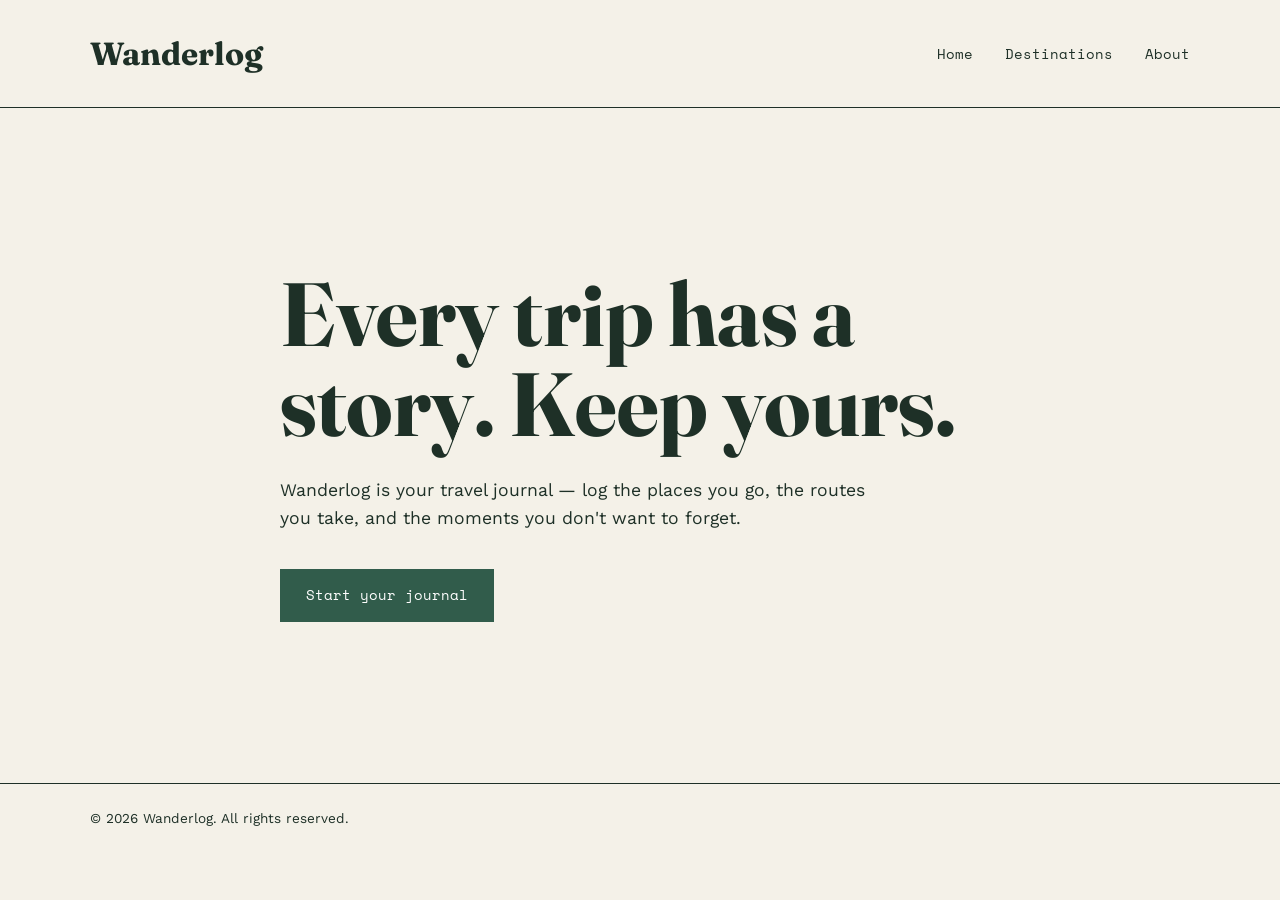
==== index.html @ 913a782f "Create Wanderlog homepage structure" ====
<!DOCTYPE html>
<html lang="en">
<head>
  <meta charset="UTF-8">
  <meta name="viewport" content="width=device-width, initial-scale=1.0">

  <title>Wanderlog — Your Travel Journal</title>

  <link rel="stylesheet" href="style.css">
</head>

<body>

  <!-- Header and Navigation -->
  <header class="site-header">

    <div class="wordmark">Wanderlog</div>

    <nav aria-label="Main navigation">
      <ul class="nav-links">
        <li><a href="#home">Home</a></li>
        <li><a href="#destinations">Destinations</a></li>
        <li><a href="#about">About</a></li>
      </ul>
    </nav>

  </header>


  <!-- Main Content -->
  <main>

    <!-- Homepage Hero -->
    <section class="hero" id="home">

      <h1>Every trip has a story. Keep yours.</h1>

      <p>
        Wanderlog is your travel journal — log the places you go,
        the routes you take, and the moments you don't want to forget.
      </p>

      <a href="#" class="cta-button">Start your journal</a>

    </section>

  </main>


  <!-- Footer -->
  <footer>
    <p>&copy; 2026 Wanderlog. All rights reserved.</p>
  </footer>

</body>
</html>
---- style.css ----
@import url('https://fonts.googleapis.com/css2?family=Fraunces:opsz,wght@9..144,600;9..144,700&family=Space+Mono:wght@400;700&family=Work+Sans:wght@400;500;600&display=swap');

:root {
  --cream: #F4F1E8;
  --dark: #1E3027;
  --green: #315C4B;
  --sage: #8FA68E;
  --brown: #A66A4C;
  --light-green: #DCE5D8;}

* {
  margin: 0;
  padding: 0;
  box-sizing: border-box;}

body {
  background-color: var(--cream);
  color: var(--dark);
  font-family: 'Work Sans', sans-serif;
  line-height: 1.6;}

.site-header {
  display: flex;
  justify-content: space-between;
  align-items: center;
  padding: 28px 7%;
  border-bottom: 1px solid var(--dark);}

.wordmark {
  font-family: 'Fraunces', serif;
  font-size: 2rem;
  font-weight: 700;
}

.nav-links {
  display: flex;
  gap: 32px;
  list-style: none;}

.nav-links a {
  color: var(--dark);
  text-decoration: none;
  font-family: 'Space Mono', monospace;
  font-size: 0.85rem;}

.nav-links a:hover {
  color: var(--brown);}

.hero {
  min-height: 75vh;
  display: flex;
  flex-direction: column;
  justify-content: center;
  align-items: flex-start;
  max-width: 900px;
  margin: 0 auto;
  padding: 80px 7%;
}

.hero h1 {
  max-width: 800px;
  font-family: 'Fraunces', serif;
  font-size: clamp(3rem, 7vw, 6rem);
  line-height: 1;
  margin-bottom: 28px;}

.hero p {
  max-width: 620px;
  font-size: 1.1rem;
  margin-bottom: 36px;}

.cta-button {
  display: inline-block;
  padding: 14px 24px;
  background-color: var(--green);
  color: white;
  text-decoration: none;
  font-family: 'Space Mono', monospace;
  font-size: 0.85rem;
  border: 2px solid var(--green);
}

.cta-button:hover {
  background-color: transparent;
  color: var(--green);
}

footer {
  padding: 24px 7%;
  border-top: 1px solid var(--dark);
  font-size: 0.85rem;
}

/* Mobile */
@media (max-width: 600px) {
  .site-header {
    flex-direction: column;
    align-items: flex-start;
    gap: 20px;
  }

  .nav-links {
    gap: 18px;
    flex-wrap: wrap;
  }
  
  .nav-links a:hover {
  color: var(--brown);
}

  .hero {
    min-height: 70vh;
    padding-top: 60px;
    padding-bottom: 60px;
  }

  .hero h1 {
    font-size: 3.2rem;
  }

  .hero p {
    font-size: 1rem;
  }
}
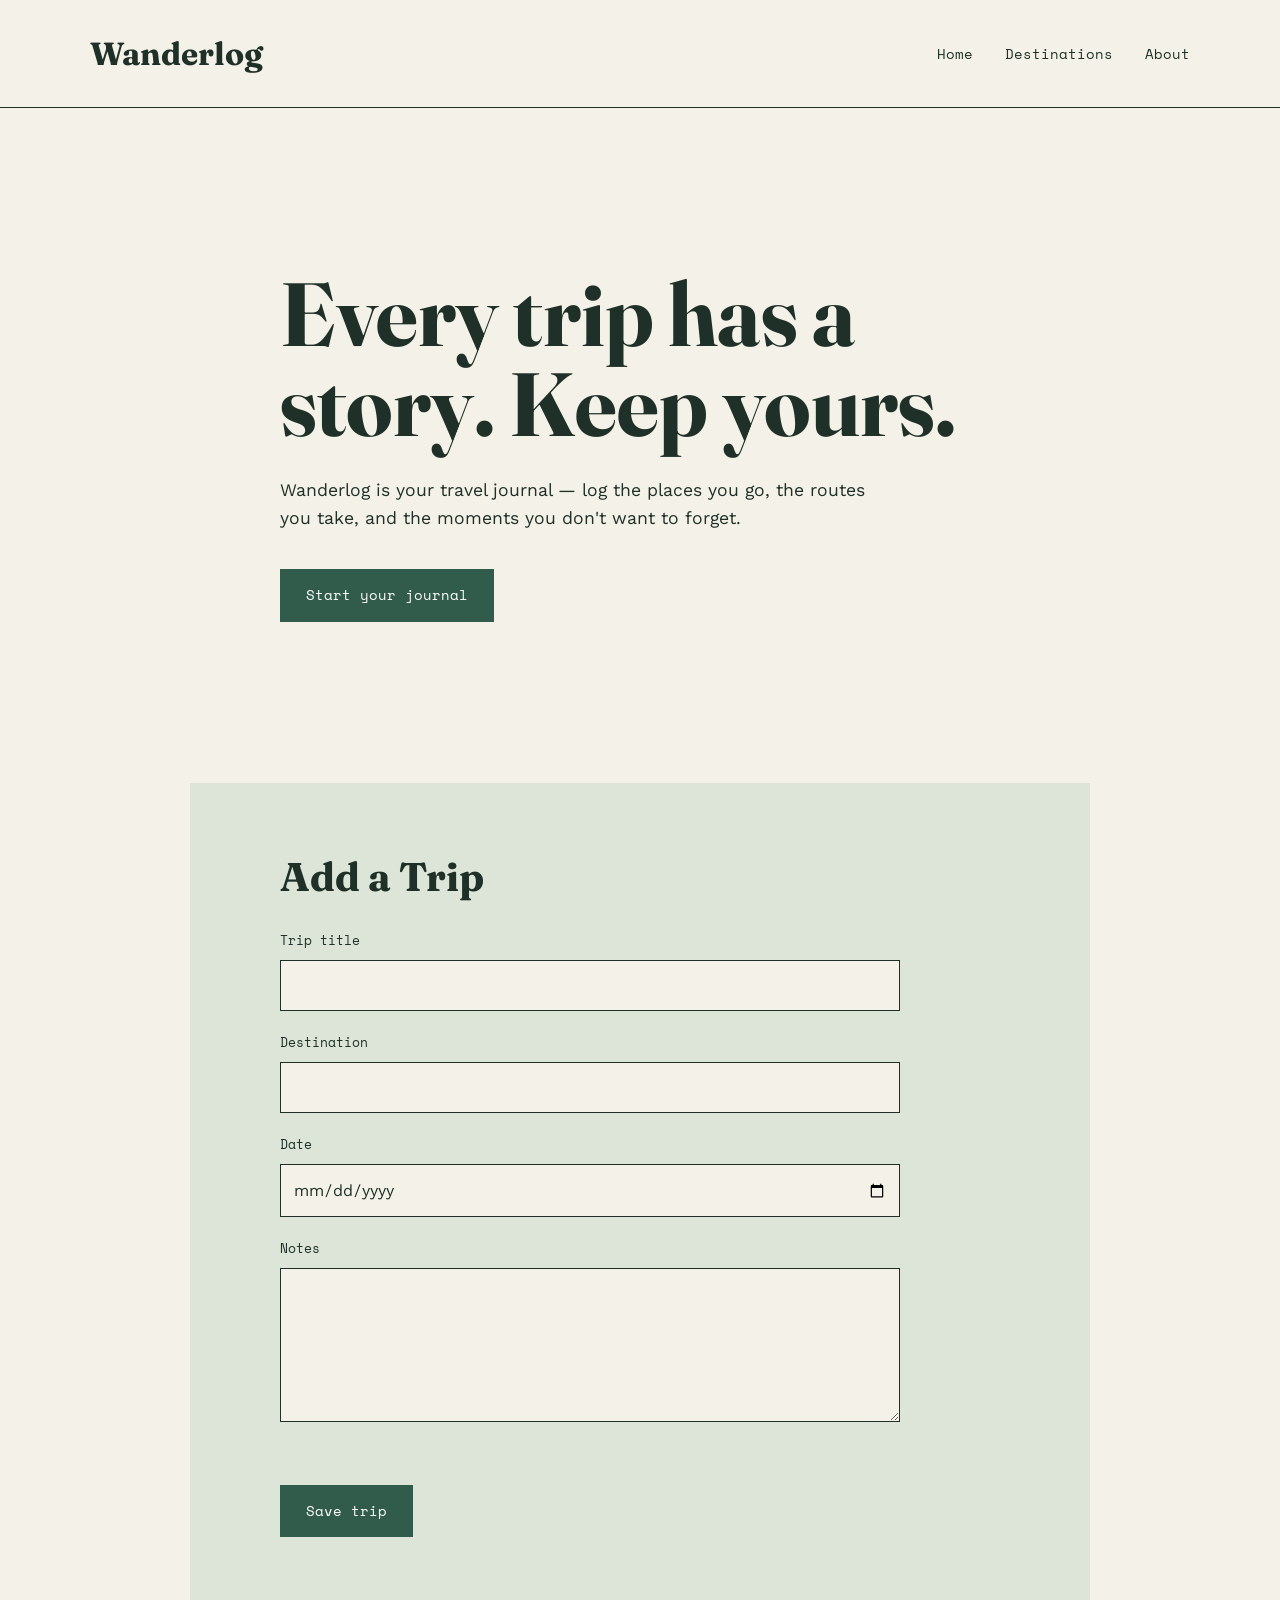
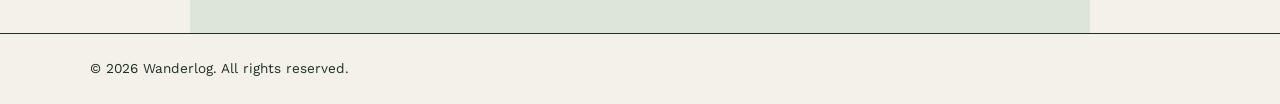
==== commit e82205ec: "Add trip data model and form validation" ====
--- a/index.html
+++ b/index.html
@@ -44,6 +44,38 @@
 
     </section>
 
+    <!-- Add Trip Form -->
+    <section class="add-trip" id="add-trip" aria-labelledby="add-trip-heading">
+
+      <h2 id="add-trip-heading">Add a Trip</h2>
+
+      <form id="trip-form" novalidate>
+        <div class="form-field">
+          <label for="trip-title">Trip title</label>
+          <input type="text" id="trip-title" name="title" required>
+        </div>
+
+        <div class="form-field">
+          <label for="trip-destination">Destination</label>
+          <input type="text" id="trip-destination" name="destination" required>
+        </div>
+
+        <div class="form-field">
+          <label for="trip-date">Date</label>
+          <input type="date" id="trip-date" name="date" required>
+        </div>
+
+        <div class="form-field">
+          <label for="trip-notes">Notes</label>
+          <textarea id="trip-notes" name="notes" rows="5" required></textarea>
+        </div>
+
+        <p class="form-message" id="form-message" role="alert"></p>
+        <button type="submit" class="submit-button">Save trip</button>
+      </form>
+
+    </section>
+
   </main>
 
 
@@ -52,5 +84,7 @@
     <p>&copy; 2026 Wanderlog. All rights reserved.</p>
   </footer>
 
+  <script src="script.js"></script>
+
 </body>
 </html>
--- a/style.css
+++ b/style.css
@@ -1,30 +1,36 @@
 @import url('https://fonts.googleapis.com/css2?family=Fraunces:opsz,wght@9..144,600;9..144,700&family=Space+Mono:wght@400;700&family=Work+Sans:wght@400;500;600&display=swap');
 
 :root {
-  --cream: #F4F1E8;
-  --dark: #1E3027;
-  --green: #315C4B;
-  --sage: #8FA68E;
-  --brown: #A66A4C;
-  --light-green: #DCE5D8;}
+  --cream: #f4f1e8;
+  --dark: #1e3027;
+  --green: #315c4b;
+  --sage: #8fa68e;
+  --brown: #a66a4c;
+  --light-green: #dce5d8;
+}
 
 * {
   margin: 0;
   padding: 0;
-  box-sizing: border-box;}
+  box-sizing: border-box;
+}
 
 body {
   background-color: var(--cream);
   color: var(--dark);
   font-family: 'Work Sans', sans-serif;
-  line-height: 1.6;}
+  line-height: 1.6;
+}
+
+/* Header */
 
 .site-header {
   display: flex;
   justify-content: space-between;
   align-items: center;
   padding: 28px 7%;
-  border-bottom: 1px solid var(--dark);}
+  border-bottom: 1px solid var(--dark);
+}
 
 .wordmark {
   font-family: 'Fraunces', serif;
@@ -35,16 +41,21 @@
 .nav-links {
   display: flex;
   gap: 32px;
-  list-style: none;}
+  list-style: none;
+}
 
 .nav-links a {
   color: var(--dark);
   text-decoration: none;
   font-family: 'Space Mono', monospace;
-  font-size: 0.85rem;}
+  font-size: 0.85rem;
+}
 
 .nav-links a:hover {
-  color: var(--brown);}
+  color: var(--brown);
+}
+
+/* Hero */
 
 .hero {
   min-height: 75vh;
@@ -62,12 +73,90 @@
   font-family: 'Fraunces', serif;
   font-size: clamp(3rem, 7vw, 6rem);
   line-height: 1;
-  margin-bottom: 28px;}
+  margin-bottom: 28px;
+}
 
 .hero p {
   max-width: 620px;
   font-size: 1.1rem;
-  margin-bottom: 36px;}
+  margin-bottom: 36px;
+}
+
+/* Add Trip Form */
+
+.add-trip {
+  max-width: 900px;
+  margin: 0 auto;
+  padding: 72px 7% 96px;
+  background-color: var(--light-green);
+}
+
+.add-trip h2 {
+  margin-bottom: 32px;
+  font-family: 'Fraunces', serif;
+  font-size: 2.5rem;
+  line-height: 1.1;
+}
+
+#trip-form {
+  max-width: 620px;
+}
+
+.form-field {
+  margin-bottom: 22px;
+}
+
+.form-field label {
+  display: block;
+  margin-bottom: 8px;
+  font-family: 'Space Mono', monospace;
+  font-size: 0.8rem;
+}
+
+.form-field input,
+.form-field textarea {
+  width: 100%;
+  padding: 12px;
+  border: 1px solid var(--dark);
+  border-radius: 0;
+  background-color: var(--cream);
+  color: var(--dark);
+  font: inherit;
+}
+
+.form-field textarea {
+  resize: vertical;
+}
+
+.form-field input:focus,
+.form-field textarea:focus {
+  outline: 2px solid var(--brown);
+  outline-offset: 2px;
+}
+
+.form-message {
+  min-height: 26px;
+  margin-bottom: 8px;
+  color: var(--brown);
+  font-size: 0.9rem;
+}
+
+.submit-button {
+  padding: 14px 24px;
+  border: 2px solid var(--green);
+  background-color: var(--green);
+  color: white;
+  cursor: pointer;
+  font-family: 'Space Mono', monospace;
+  font-size: 0.85rem;
+}
+
+.submit-button:hover {
+  background-color: transparent;
+  color: var(--green);
+}
+
+/* Button */
 
 .cta-button {
   display: inline-block;
@@ -85,40 +174,70 @@
   color: var(--green);
 }
 
+/* Footer */
+
 footer {
   padding: 24px 7%;
   border-top: 1px solid var(--dark);
   font-size: 0.85rem;
 }
 
-/* Mobile */
+/* Mobile Responsiveness */
+
 @media (max-width: 600px) {
+
   .site-header {
     flex-direction: column;
     align-items: flex-start;
     gap: 20px;
+    padding: 24px 6%;
+  }
+
+  .wordmark {
+    font-size: 1.8rem;
   }
 
   .nav-links {
     gap: 18px;
     flex-wrap: wrap;
   }
-  
-  .nav-links a:hover {
-  color: var(--brown);
-}
+
+  .nav-links a {
+    font-size: 0.75rem;
+  }
 
   .hero {
     min-height: 70vh;
-    padding-top: 60px;
-    padding-bottom: 60px;
+    padding: 60px 6%;
   }
 
   .hero h1 {
     font-size: 3.2rem;
+    line-height: 1.05;
+    margin-bottom: 24px;
   }
 
   .hero p {
     font-size: 1rem;
-  }
+    margin-bottom: 30px;
+  }
+
+  .add-trip {
+    padding: 56px 6% 72px;
+  }
+
+  .add-trip h2 {
+    font-size: 2.2rem;
+  }
+
+  .cta-button {
+    padding: 13px 20px;
+    font-size: 0.75rem;
+  }
+
+  footer {
+    padding: 20px 6%;
+    font-size: 0.75rem;
+  }
+
 }
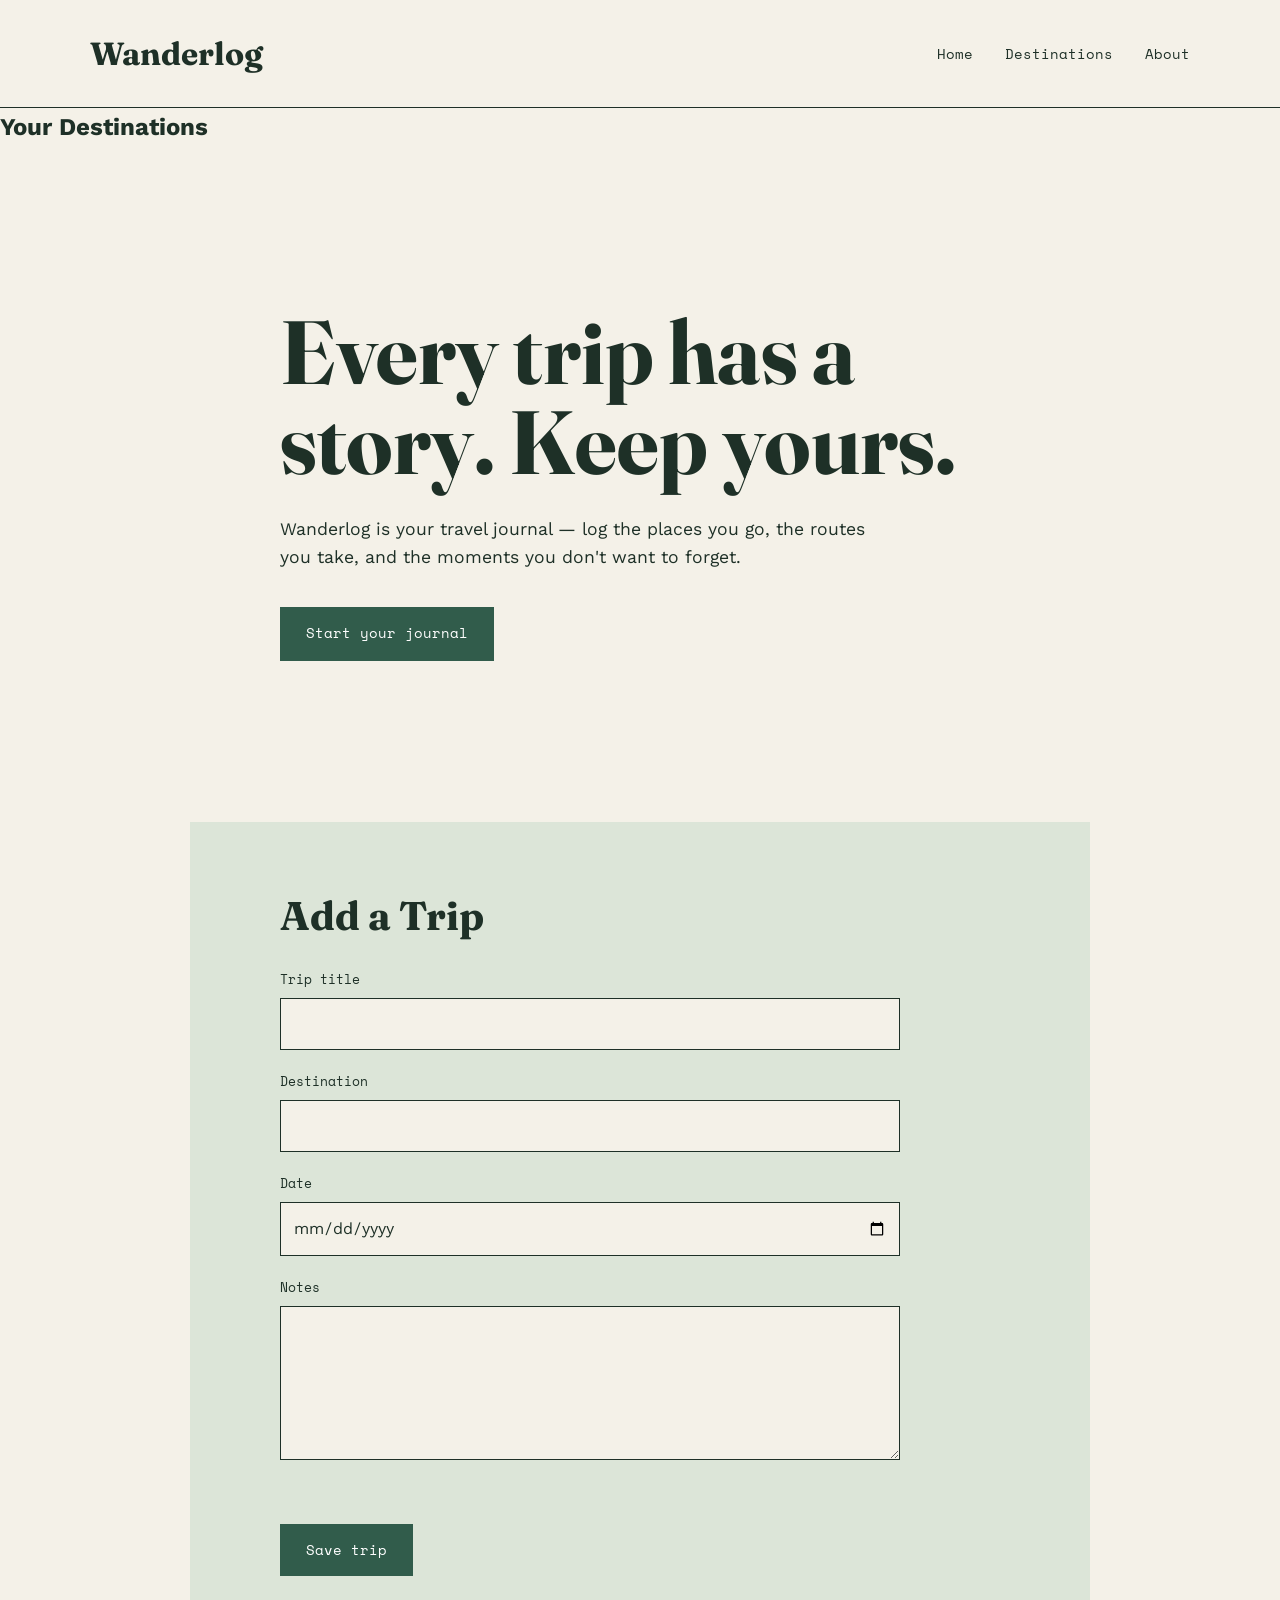
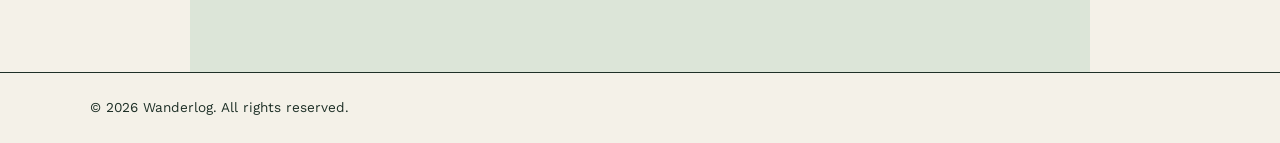
==== commit b76fd1cf: "Display trips from localStorage" ====
--- a/index.html
+++ b/index.html
@@ -26,7 +26,14 @@
 
   </header>
 
+    <!-- Your Destinations -->
+    <section class="destinations" id="destinations" aria-labelledby="destinations-heading">
 
+      <h2 id="destinations-heading">Your Destinations</h2>
+
+      <div class="trip-grid" id="trip-grid"></div>
+
+    </section>
   <!-- Main Content -->
   <main>
 
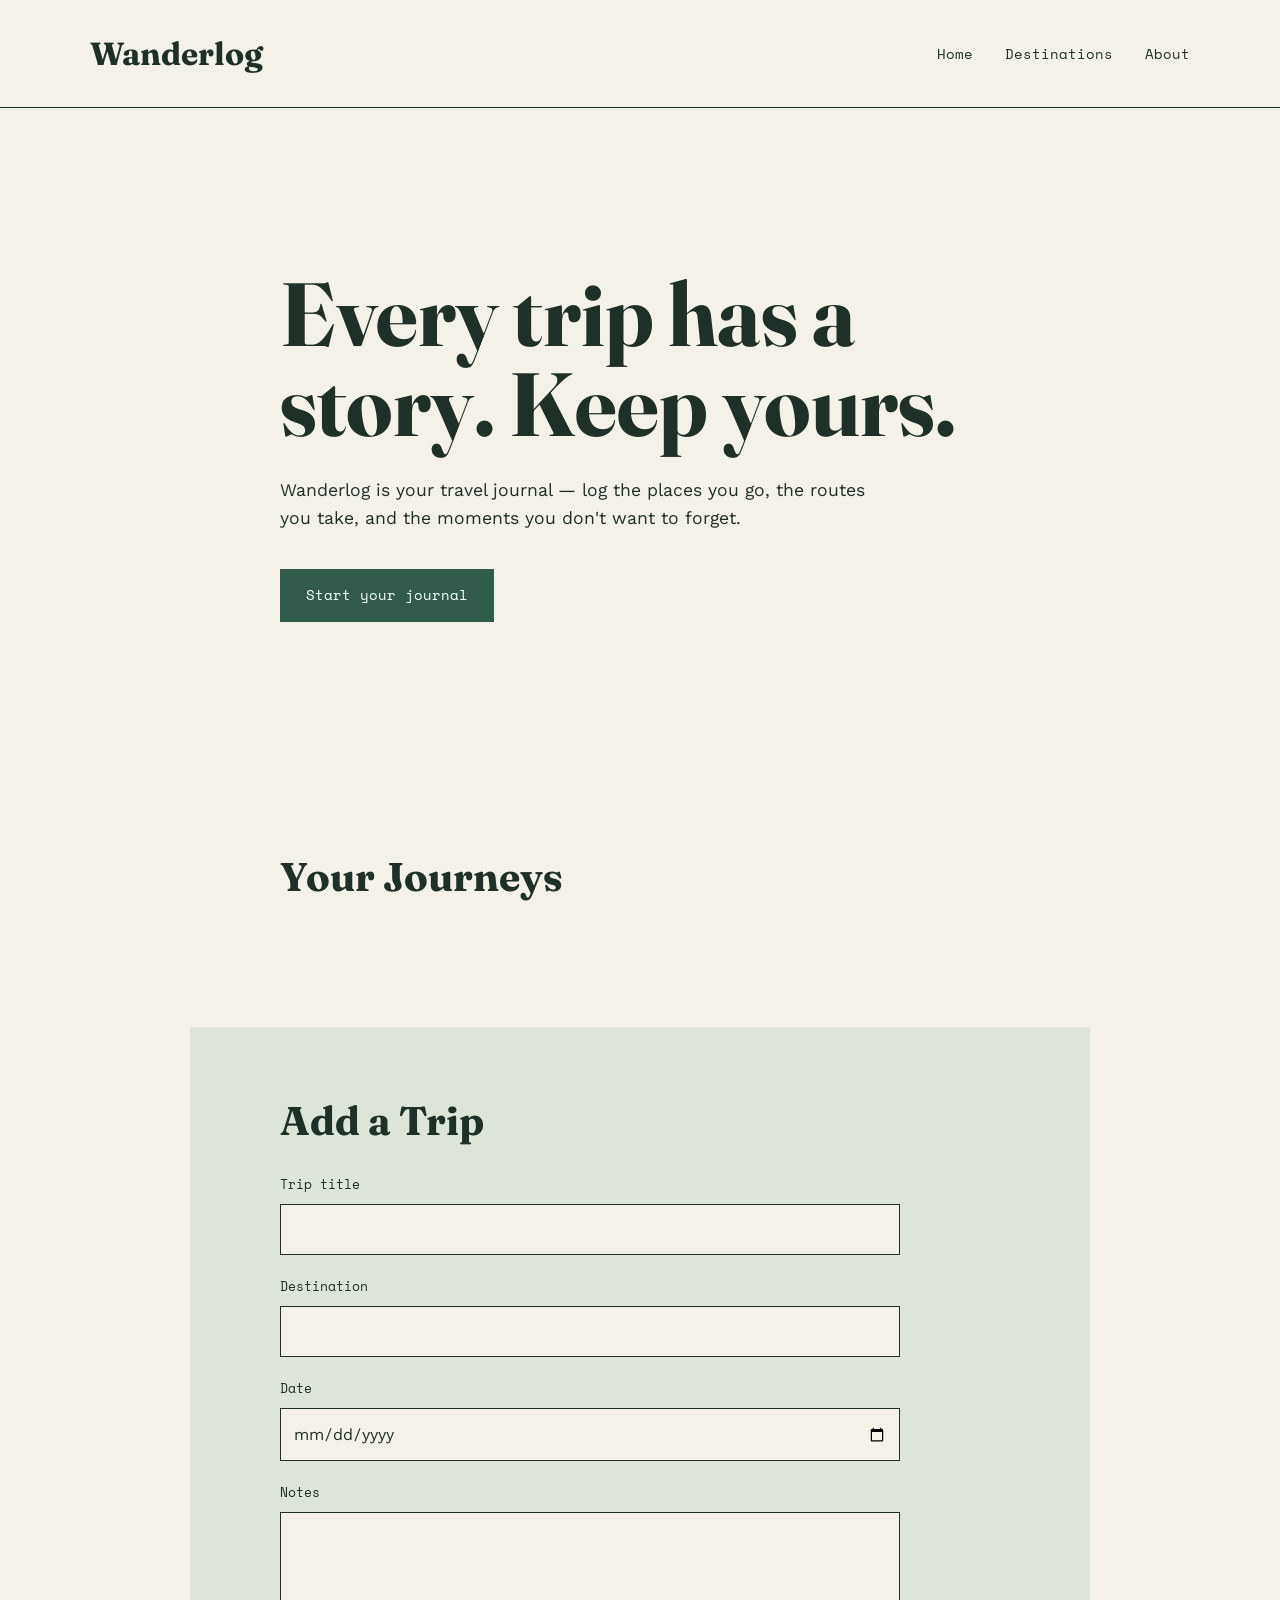
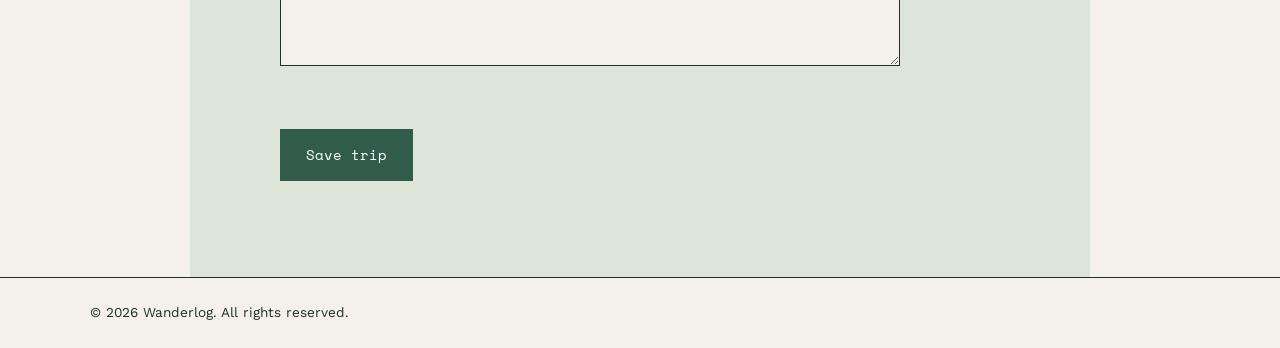
==== commit b5df873e: "Add trip editing" ====
--- a/index.html
+++ b/index.html
@@ -26,14 +26,6 @@
 
   </header>
 
-    <!-- Your Destinations -->
-    <section class="destinations" id="destinations" aria-labelledby="destinations-heading">
-
-      <h2 id="destinations-heading">Your Destinations</h2>
-
-      <div class="trip-grid" id="trip-grid"></div>
-
-    </section>
   <!-- Main Content -->
   <main>
 
@@ -48,6 +40,15 @@
       </p>
 
       <a href="#" class="cta-button">Start your journal</a>
+
+    </section>
+
+    <!-- Your Journeys -->
+    <section class="destinations" id="destinations" aria-labelledby="destinations-heading">
+
+      <h2 id="destinations-heading">Your Journeys</h2>
+
+      <div class="trip-grid" id="trip-grid"></div>
 
     </section>
 
--- a/style.css
+++ b/style.css
@@ -156,6 +156,49 @@
   color: var(--green);
 }
 
+.edit-button {
+  margin-top: 18px;
+}
+/* Destinations */
+
+.destinations {
+  max-width: 900px;
+  margin: 0 auto;
+  padding: 72px 7% 96px;
+}
+
+.destinations h2 {
+  margin-bottom: 32px;
+  font-family: 'Fraunces', serif;
+  font-size: 2.5rem;
+  line-height: 1.1;
+}
+
+.trip-grid {
+  display: grid;
+  grid-template-columns: repeat(2, 1fr);
+  gap: 24px;
+}
+
+.trip-card {
+  padding: 24px;
+  border: 1px solid var(--dark);
+  background-color: var(--cream);
+}
+
+.trip-card h3 {
+  margin-bottom: 12px;
+  font-family: 'Fraunces', serif;
+  font-size: 1.7rem;
+}
+
+.trip-card p {
+  margin-bottom: 10px;
+}
+
+.trip-card p:last-child {
+  margin-bottom: 0;
+}
 /* Button */
 
 .cta-button {
@@ -239,5 +282,19 @@
     padding: 20px 6%;
     font-size: 0.75rem;
   }
-
+  .destinations {
+    padding: 56px 6% 72px;
+  }
+
+  .destinations h2 {
+    font-size: 2.2rem;
+  }
+
+  .trip-grid {
+    grid-template-columns: 1fr;
+  }
+
+  .trip-card {
+    padding: 20px;
+  }
 }
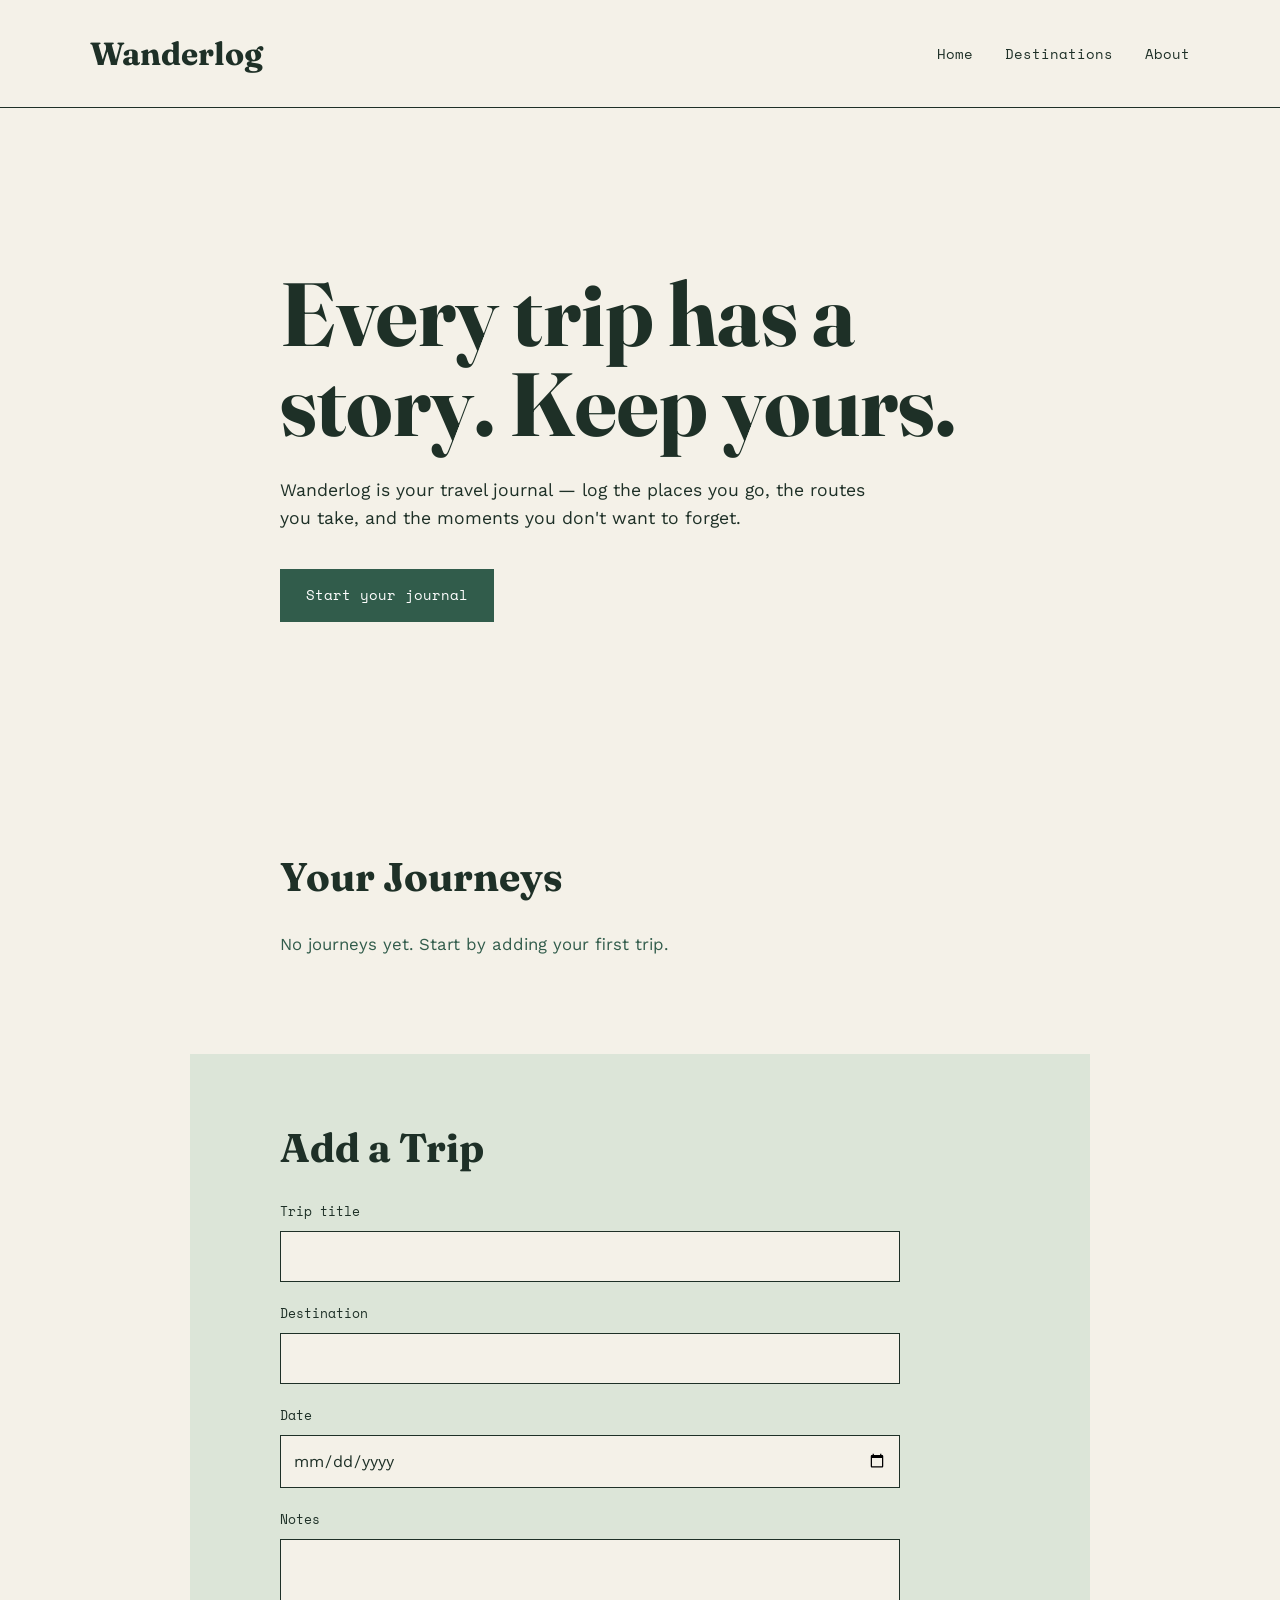
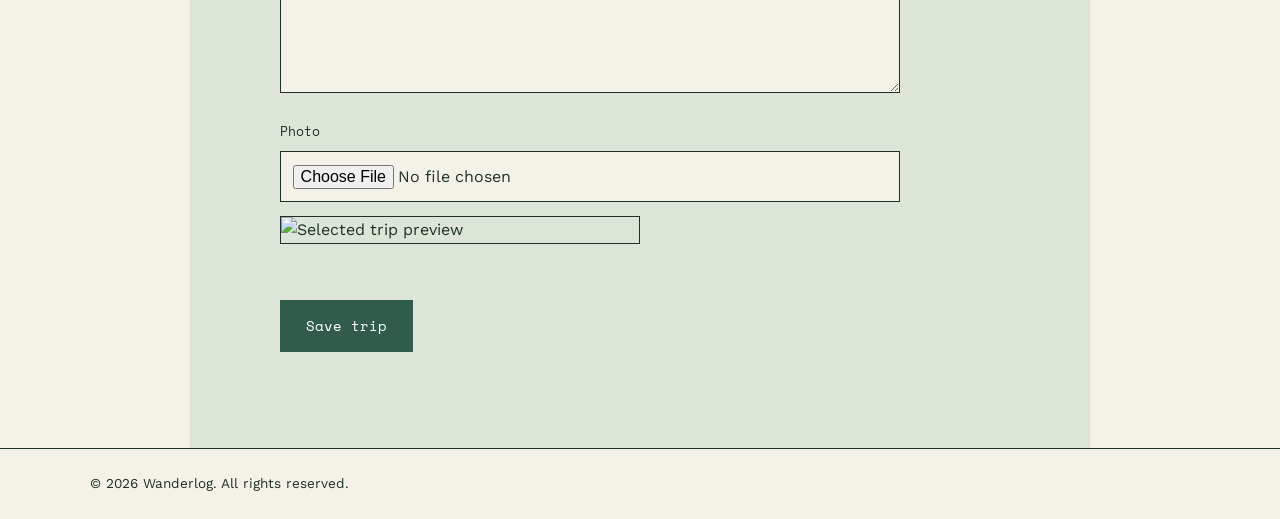
==== commit 849ac0b2: "Add trip photo upload preview" ====
--- a/index.html
+++ b/index.html
@@ -78,6 +78,12 @@
           <textarea id="trip-notes" name="notes" rows="5" required></textarea>
         </div>
 
+        <div class="form-field">
+          <label for="trip-photo">Photo</label>
+          <input type="file" id="trip-photo" name="photo" accept="image/*">
+          <img id="trip-photo-preview" class="photo-preview" alt="Selected trip preview" hidden>
+        </div>
+
         <p class="form-message" id="form-message" role="alert"></p>
         <button type="submit" class="submit-button">Save trip</button>
       </form>
--- a/style.css
+++ b/style.css
@@ -128,6 +128,15 @@
   resize: vertical;
 }
 
+.photo-preview {
+  display: block;
+  width: min(100%, 360px);
+  max-height: 240px;
+  margin-top: 14px;
+  border: 1px solid var(--dark);
+  object-fit: cover;
+}
+
 .form-field input:focus,
 .form-field textarea:focus {
   outline: 2px solid var(--brown);
@@ -178,6 +187,13 @@
   display: grid;
   grid-template-columns: repeat(2, 1fr);
   gap: 24px;
+}
+
+.empty-state {
+  grid-column: 1 / -1;
+  margin: 0;
+  color: var(--green);
+  font-size: 1.05rem;
 }
 
 .trip-card {
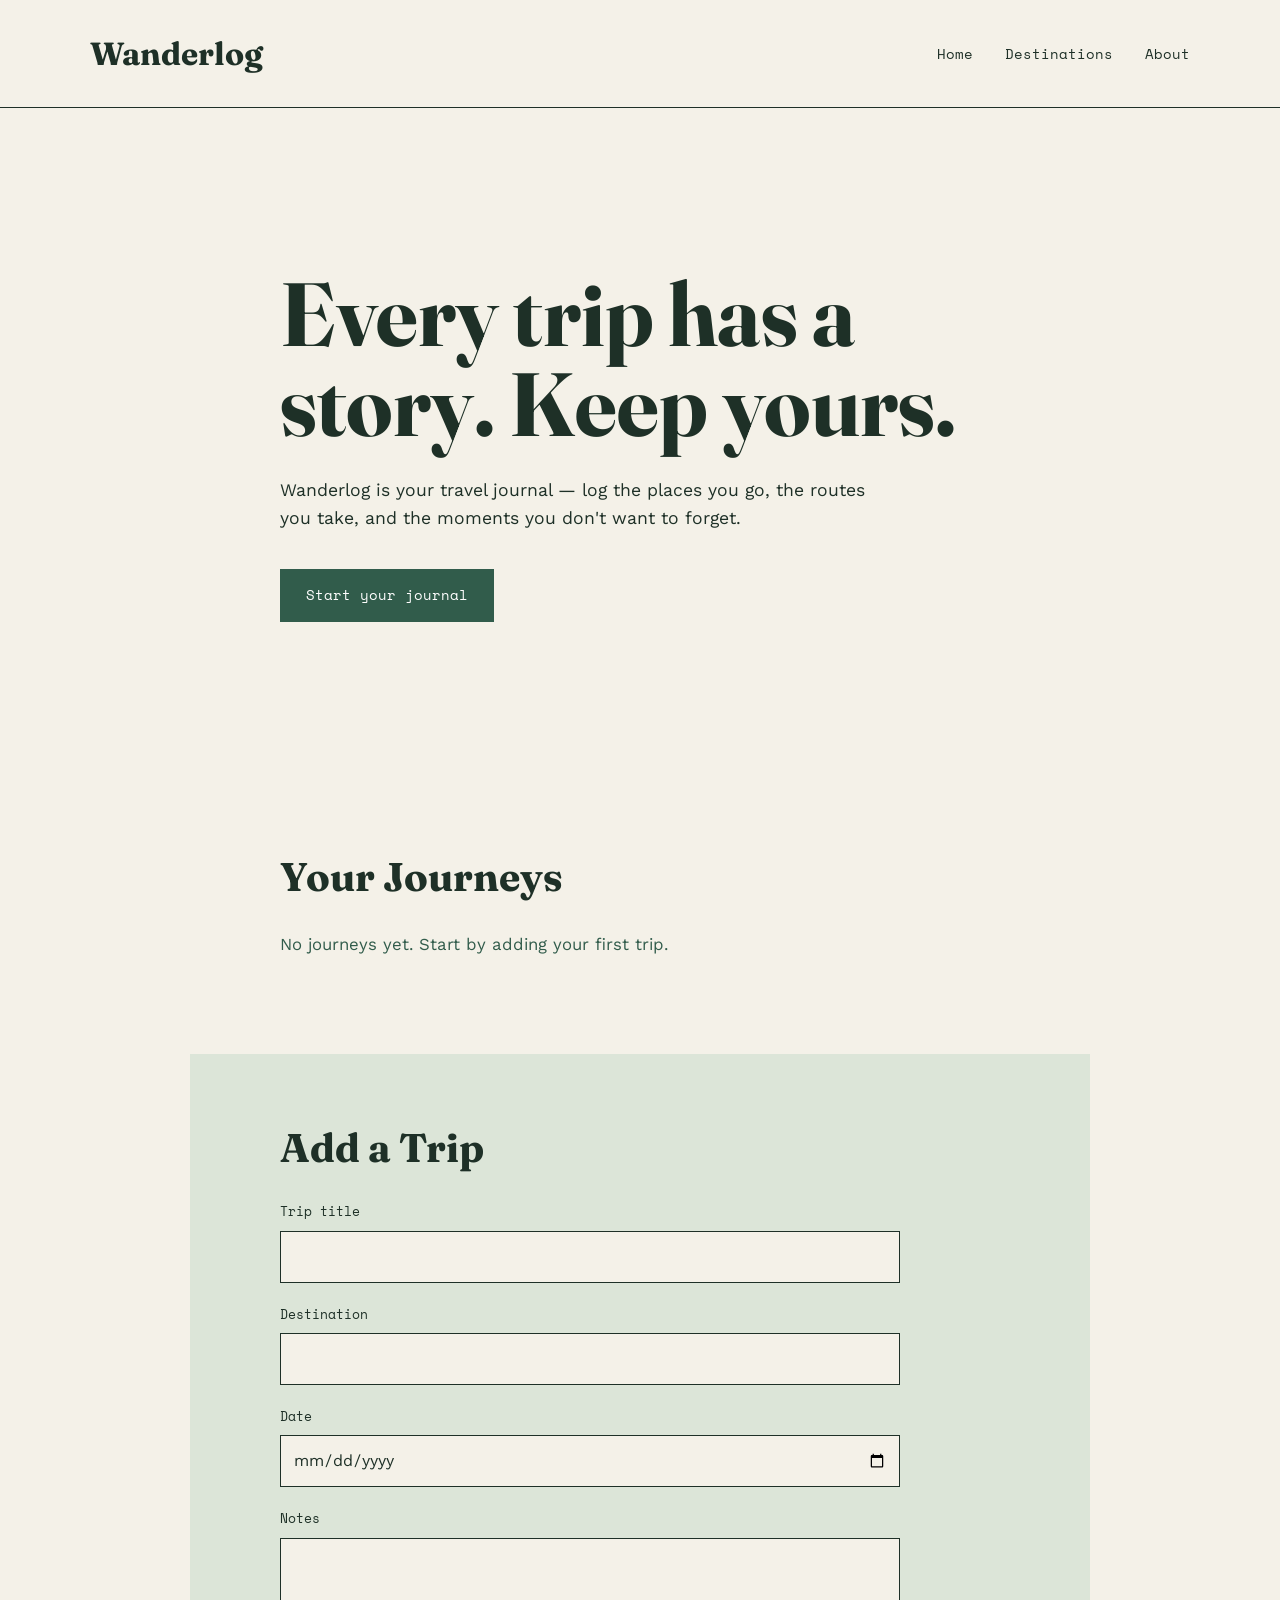
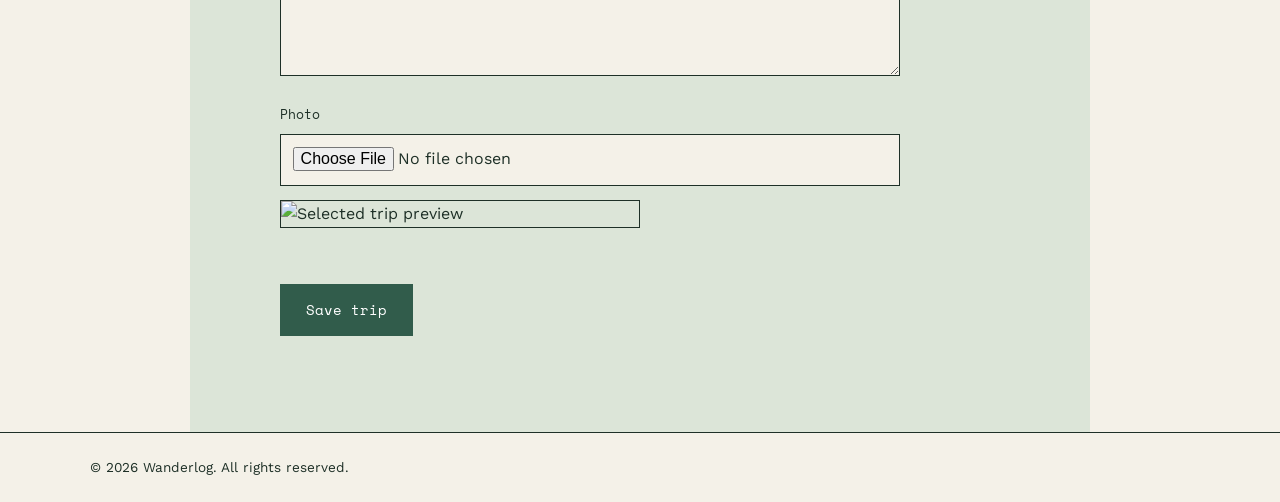
==== commit 5f21fd34: "Improve Wanderlog accessibility" ====
--- a/index.html
+++ b/index.html
@@ -39,7 +39,7 @@
         the routes you take, and the moments you don't want to forget.
       </p>
 
-      <a href="#" class="cta-button">Start your journal</a>
+      <a href="#add-trip" class="cta-button">Start your journal</a>
 
     </section>
 
@@ -57,7 +57,7 @@
 
       <h2 id="add-trip-heading">Add a Trip</h2>
 
-      <form id="trip-form" novalidate>
+      <form id="trip-form" aria-describedby="form-message" novalidate>
         <div class="form-field">
           <label for="trip-title">Trip title</label>
           <input type="text" id="trip-title" name="title" required>
@@ -84,7 +84,7 @@
           <img id="trip-photo-preview" class="photo-preview" alt="Selected trip preview" hidden>
         </div>
 
-        <p class="form-message" id="form-message" role="alert"></p>
+        <p class="form-message" id="form-message" role="alert" aria-live="assertive" aria-atomic="true"></p>
         <button type="submit" class="submit-button">Save trip</button>
       </form>
 
--- a/style.css
+++ b/style.css
@@ -5,7 +5,7 @@
   --dark: #1e3027;
   --green: #315c4b;
   --sage: #8fa68e;
-  --brown: #a66a4c;
+  --brown: #7d4935;
   --light-green: #dce5d8;
 }
 
@@ -49,10 +49,16 @@
   text-decoration: none;
   font-family: 'Space Mono', monospace;
   font-size: 0.85rem;
+  transition: color 180ms ease;
 }
 
 .nav-links a:hover {
   color: var(--brown);
+}
+
+.nav-links a:focus-visible {
+  outline: 2px solid var(--brown);
+  outline-offset: 4px;
 }
 
 /* Hero */
@@ -116,12 +122,16 @@
 .form-field input,
 .form-field textarea {
   width: 100%;
+  min-width: 0;
+  min-height: 52px;
   padding: 12px;
   border: 1px solid var(--dark);
   border-radius: 0;
   background-color: var(--cream);
   color: var(--dark);
   font: inherit;
+  line-height: 1.4;
+  transition: border-color 180ms ease, background-color 180ms ease;
 }
 
 .form-field textarea {
@@ -143,11 +153,23 @@
   outline-offset: 2px;
 }
 
+.form-field input[aria-invalid="true"],
+.form-field textarea[aria-invalid="true"] {
+  border-color: var(--brown);
+}
+
 .form-message {
   min-height: 26px;
   margin-bottom: 8px;
   color: var(--brown);
   font-size: 0.9rem;
+}
+
+.form-message.is-success {
+  padding-left: 10px;
+  border-left: 2px solid var(--green);
+  color: var(--green);
+  font-weight: 500;
 }
 
 .submit-button {
@@ -158,11 +180,20 @@
   cursor: pointer;
   font-family: 'Space Mono', monospace;
   font-size: 0.85rem;
-}
-
-.submit-button:hover {
+  transition: background-color 180ms ease, color 180ms ease, transform 180ms ease;
+}
+
+.submit-button:hover,
+.cta-button:hover {
   background-color: transparent;
   color: var(--green);
+  transform: translateY(-1px);
+}
+
+.submit-button:focus,
+.cta-button:focus {
+  outline: 2px solid var(--brown);
+  outline-offset: 3px;
 }
 
 .edit-button {
@@ -185,7 +216,7 @@
 
 .trip-grid {
   display: grid;
-  grid-template-columns: repeat(2, 1fr);
+  grid-template-columns: repeat(2, minmax(0, 1fr));
   gap: 24px;
 }
 
@@ -202,6 +233,15 @@
   background-color: var(--cream);
 }
 
+.trip-card-image {
+  display: block;
+  width: 100%;
+  aspect-ratio: 16 / 9;
+  margin-bottom: 20px;
+  object-fit: cover;
+  border-bottom: 1px solid var(--sage);
+}
+
 .trip-card h3 {
   margin-bottom: 12px;
   font-family: 'Fraunces', serif;
@@ -214,6 +254,92 @@
 
 .trip-card p:last-child {
   margin-bottom: 0;
+}
+
+/* Profile */
+
+.profile-main {
+  max-width: 900px;
+  margin: 0 auto;
+}
+
+.profile-section {
+  padding: 72px 7% 80px;
+  background-color: var(--light-green);
+}
+
+.profile-section h1,
+.journeys-section h2 {
+  margin-bottom: 24px;
+  font-family: 'Fraunces', serif;
+  line-height: 1.1;
+}
+
+.profile-section h1 {
+  font-size: clamp(3rem, 7vw, 5rem);
+}
+
+.profile-bio {
+  max-width: 620px;
+  font-size: 1.1rem;
+}
+
+.journeys-section {
+  padding: 72px 7% 96px;
+}
+
+.journeys-section h2 {
+  font-size: 2.5rem;
+}
+
+.profile-trip-grid {
+  display: grid;
+  grid-template-columns: repeat(2, minmax(0, 1fr));
+  gap: 24px;
+}
+
+.profile-loading,
+.profile-empty-state,
+.profile-image-fallback {
+  color: var(--green);
+  font-size: 1.05rem;
+}
+
+.profile-loading {
+  max-width: 900px;
+  margin: 0 auto;
+  padding: 32px 7%;
+}
+
+.profile-empty-state {
+  grid-column: 1 / -1;
+  padding: 28px;
+  border: 1px dashed var(--sage);
+  background-color: var(--cream);
+}
+
+.profile-image-fallback {
+  display: flex;
+  min-height: 180px;
+  align-items: center;
+  justify-content: center;
+  margin-bottom: 20px;
+  border: 1px dashed var(--sage);
+  background-color: var(--light-green);
+  text-align: center;
+}
+
+.profile-not-found {
+  max-width: 900px;
+  margin: 0 auto;
+  padding: 120px 7%;
+  background-color: var(--light-green);
+}
+
+.profile-not-found h1 {
+  font-family: 'Fraunces', serif;
+  font-size: clamp(3rem, 7vw, 5rem);
+  line-height: 1.1;
 }
 /* Button */
 
@@ -226,11 +352,7 @@
   font-family: 'Space Mono', monospace;
   font-size: 0.85rem;
   border: 2px solid var(--green);
-}
-
-.cta-button:hover {
-  background-color: transparent;
-  color: var(--green);
+  transition: background-color 180ms ease, color 180ms ease, transform 180ms ease;
 }
 
 /* Footer */
@@ -310,6 +432,38 @@
     grid-template-columns: 1fr;
   }
 
+  .profile-section {
+    padding: 56px 6% 64px;
+  }
+
+  .profile-section h1 {
+    font-size: 3.2rem;
+  }
+
+  .profile-bio {
+    font-size: 1rem;
+  }
+
+  .journeys-section {
+    padding: 56px 6% 72px;
+  }
+
+  .journeys-section h2 {
+    font-size: 2.2rem;
+  }
+
+  .profile-trip-grid {
+    grid-template-columns: 1fr;
+  }
+
+  .profile-not-found {
+    padding: 96px 6%;
+  }
+
+  .profile-loading {
+    padding: 28px 6%;
+  }
+
   .trip-card {
     padding: 20px;
   }
